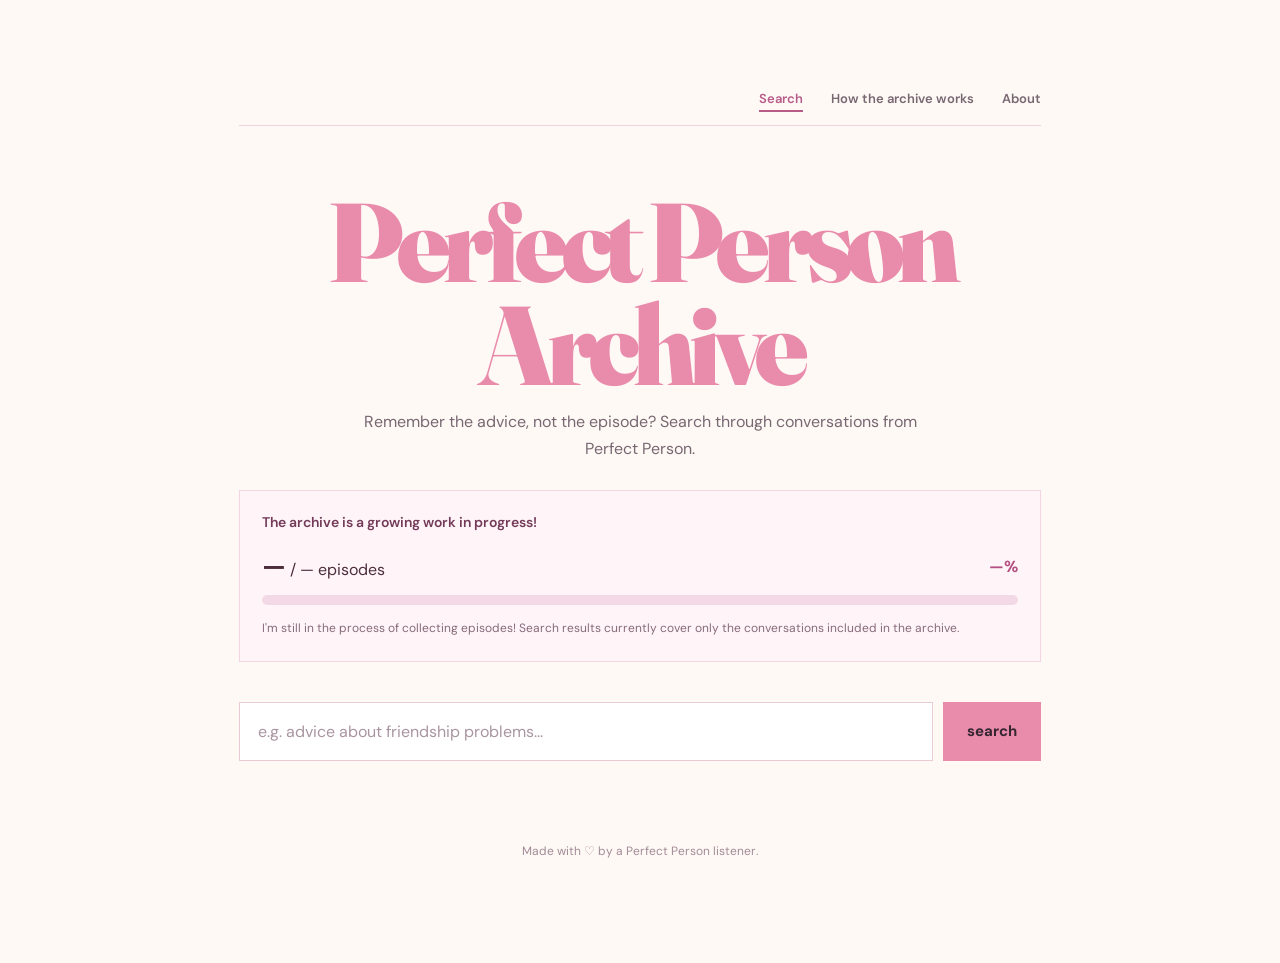
==== frontend/index.html @ e6ea66d5 "prep for deployment" ====
<!DOCTYPE html>
<html lang="en">
<head>
  <meta charset="UTF-8">
  <meta name="viewport" content="width=device-width, initial-scale=1.0">


<link rel="preconnect" href="https://fonts.googleapis.com">
<link rel="preconnect" href="https://fonts.gstatic.com" crossorigin>

<link href="https://fonts.googleapis.com/css2?family=DM+Sans:wght@400;500;600;700&family=Fraunces:opsz,wght,SOFT,WONK@9..144,700,50,1;9..144,900,50,1&display=swap" rel="stylesheet">


  <title>Perfect Person Archive</title>

  <!-- Connect CSS -->
  <link rel="stylesheet" href="style.css">

</head>

<body>
  <main class="container">

    <header>

    <!-- Site navigation -->
    <nav class="site-nav" aria-label="Main navigation">
      <a class="site-logo" href="index.html">
      </a>

      <div class="nav-links">
        <a href="index.html" aria-current="page">Search</a>
        <a href="how-it-works.html">How the archive works</a>
        <a href="about.html">About</a>
      </div>
    </nav>
      <h1>
        Perfect Person <span>Archive</span>
      </h1>

      <p>
        Remember the advice, not the episode?
        Search through conversations from Perfect Person.
      </p>

    </header>


<section class="archive-progress">
  <div class="progress-heading">
    <span>The archive is a growing work in progress!</span>
  </div>

  <div class="progress-numbers">
    <p>
      <strong id="indexed-count">—</strong>
      / <span id="total-count">—</span> episodes
    </p>
    <span id="progress-percentage">—%</span>
  </div>

  <div
    class="progress-track"
    role="progressbar"
    aria-label="Episodes indexed"
    aria-valuemin="0"
    aria-valuemax="100"
    aria-valuenow="0"
    id="archive-progress-bar"
  >
    <div class="progress-fill" id="progress-fill"></div>
  </div>

  <p class="progress-description">
    I'm still in the process of collecting episodes! Search results currently
    cover only the conversations included in the archive.
  </p>
</section>


    <!-- Search interface -->
    <form id="search-form">
      <input
        id="search-input"
        type="search"
        placeholder="e.g. advice about friendship problems..."
        aria-label="Search podcast advice"
        required
      >

      <button type="submit">
        search
      </button>
    </form>

    <!-- Search results appear here -->
    <section
      id="results"
      aria-live="polite"
      aria-label="Search results"
    ></section>

    <footer>
      <p>
        Made with ♡ by a Perfect Person listener.
      </p>
    </footer>

  </main>

  <!-- Connect our JavaScript -->
  <script src="script.js"></script>
</body>
</html>
---- frontend/style.css ----
/* ==================================
   PERFECT PERSON ARCHIVE
   ================================== */

:root {
  --pink: #e98bab;
  --pink-dark: #b75b88;
  --dark: #352630;
  --cream: #fff9f6;
  --muted: #776771;
  --border: #efd3df;
}

* {
  box-sizing: border-box;
}

body {
  margin: 0;
  background: var(--cream);
  color: var(--dark);
  font-family: "DM Sans", Arial, sans-serif;
  -webkit-font-smoothing: antialiased;
}

/* ==================================
   MAIN LAYOUT
   ================================== */

.container {
  max-width: 850px;
  margin: 0 auto;
  padding: 90px 24px;
}

/* ==================================
   HEADER & TYPOGRAPHY
   ================================== */

header {
  text-align: center;
}

.eyebrow {
  color: #ae6581;
  font-size: 11px;
  font-weight: 700;
  letter-spacing: 0.18em;
  text-transform: uppercase;
}

/* Retro-inspired podcast title */
h1 {
  font-family: "Fraunces", Georgia, serif;
  font-size: clamp(64px, 10vw, 112px);
  font-weight: 900;
  letter-spacing: -0.065em;
  line-height: 0.92;
  margin: 24px 0 12px;
  color: var(--pink);
}

h1 span {
  color: var(--pink);
}

/* Small subtitle beneath the main title */
.archive-subtitle {
  font-family: "DM Sans", sans-serif;
  font-size: 13px;
  font-weight: 700;
  letter-spacing: 0.35em;
  text-transform: uppercase;
  color: var(--dark);
  margin: 18px 0 24px;
}

header p {
  max-width: 570px;
  margin: 0 auto;
  line-height: 1.7;
  color: var(--muted);
  font-size: 16px;
}

/* ==================================
   SEARCH BAR
   ================================== */

form {
  display: flex;
  gap: 10px;
  margin-top: 40px;
}

input {
  flex: 1;
  min-width: 0;
  padding: 18px;
  border: 1px solid #e9cbd5;
  border-radius: 12px;
  font-family: inherit;
  font-size: 16px;
  background: white;
  color: var(--dark);
}

input::placeholder {
  color: #a995a0;
}

input:focus {
  outline: 2px solid var(--pink);
  outline-offset: 2px;
}

button {
  background: var(--pink);
  color: var(--dark);
  border: 0;
  border-radius: 12px;
  padding: 16px 24px;
  font-family: inherit;
  font-size: 15px;
  font-weight: 700;
  cursor: pointer;
  transition: background 0.2s ease;
}

button:hover {
  background: #df7298;
}

/* ==================================
   SEARCH RESULTS
   ================================== */

#results {
  margin-top: 40px;
}

/* Result cards */

.result-card {
  background: #fffafc;
  border: 1px solid var(--border);
  border-radius: 18px;
  padding: 24px;
  margin-bottom: 16px;
  transition: border-color 0.2s ease;
}

.result-card:hover {
  border-color: #dda8c0;
}

.result-top,
.result-footer {
  display: flex;
  align-items: center;
  justify-content: space-between;
  gap: 12px;
}

.episode-label {
  font-size: 10px;
  font-weight: 700;
  letter-spacing: 0.1em;
  color: var(--pink-dark);
}

.timestamp-badge {
  background: #f8e5ee;
  color: #a64d7a;
  border-radius: 999px;
  padding: 5px 10px;
  font-size: 12px;
  font-weight: 600;
  white-space: nowrap;
}

/* Keep result titles readable */
.result-title {
  font-family: "DM Sans", sans-serif;
  font-size: 18px;
  font-weight: 700;
  letter-spacing: -0.02em;
  line-height: 1.4;
  margin: 14px 0;
}

.result-title a {
  color: var(--dark);
  text-decoration: none;
}

.result-title a:hover {
  color: var(--pink-dark);
  text-decoration: underline;
  text-underline-offset: 3px;
}

.result-preview {
  color: #594753;
  font-size: 14px;
  line-height: 1.75;
  margin: 18px 0;
}

/* Card footer */

.result-footer {
  border-top: 1px solid #f0dce5;
  padding-top: 14px;
  flex-wrap: wrap;
}

.similarity-info {
  display: flex;
  align-items: center;
  gap: 6px;
  color: #9d6480;
  font-size: 12px;
}

.similarity-tooltip {
  position: relative;
  cursor: help;
}

.similarity-tooltip:focus-visible {
  outline: 2px solid var(--pink);
  outline-offset: 3px;
  border-radius: 3px;
}

.tooltip-text {
  display: none;
  position: absolute;
  bottom: 24px;
  left: 0;
  width: 220px;
  background: #4c3442;
  color: white;
  padding: 12px;
  border-radius: 9px;
  font-size: 12px;
  line-height: 1.5;
  z-index: 10;
  box-shadow: 0 4px 12px #0002;
}

.similarity-tooltip:hover .tooltip-text,
.similarity-tooltip:focus .tooltip-text {
  display: block;
}

.listen-link {
  color: var(--pink-dark);
  font-size: 13px;
  font-weight: 700;
  text-decoration: none;
}

.listen-link:hover {
  text-decoration: underline;
  text-underline-offset: 3px;
}

/* ==================================
   ARCHIVE PROGRESS INDICATOR
   ================================== */

.archive-progress {
  background: #fff5f9;
  border: 1px solid #f2d6e3;
  border-radius: 18px;
  padding: 22px;
  margin: 28px 0;
}

.progress-heading,
.progress-numbers {
  display: flex;
  align-items: center;
  justify-content: space-between;
  gap: 12px;
}

.progress-heading {
  color: #743b59;
  font-size: 14px;
  font-weight: 600;
}

.progress-status {
  color: #a14f79;
  font-size: 10px;
  font-weight: 700;
  letter-spacing: 0.1em;
}

.progress-numbers {
  margin-top: 18px;
  margin-bottom: 12px;
  color: #4c2d3c;
}

.progress-numbers p {
  margin: 0;
}

.progress-numbers strong {
  font-size: 26px;
  font-weight: 700;
}

#progress-percentage {
  color: #b44f81;
  font-weight: 700;
}

.progress-track {
  height: 10px;
  background: #f2d9e5;
  border-radius: 999px;
  overflow: hidden;
}

.progress-fill {
  width: 0%;
  height: 100%;
  background: #d46b9d;
  border-radius: 999px;
  transition: width 0.6s ease;
}

.progress-description {
  color: #866a79;
  font-size: 12px;
  line-height: 1.6;
  margin: 14px 0 0;
}

/* ==================================
   FOOTER
   ================================== */

footer {
  text-align: center;
  margin-top: 80px;
  color: #a18b96;
  font-size: 12px;
  line-height: 1.7;
}

/* ==================================
   RESPONSIVE DESIGN
   ================================== */

@media (max-width: 600px) {
  .container {
    padding: 60px 20px;
  }

  h1 {
    font-size: clamp(48px, 13vw, 76px);
    letter-spacing: -0.06em;
  }

  .archive-subtitle {
    font-size: 11px;
    letter-spacing: 0.25em;
  }

  header p {
    font-size: 15px;
  }

  form {
    flex-direction: column;
  }

  .result-card {
    padding: 18px;
  }

  .result-footer {
    align-items: flex-start;
    flex-direction: column;
  }

  .archive-progress {
    padding: 18px;
  }

  .progress-status {
    font-size: 9px;
  }
}


/* ==================================
   HOW I BUILT THIS PAGE
   ================================== */

.explainer-page {
  max-width: 800px;
}

.explainer-nav {
  display: flex;
  justify-content: space-between;
  align-items: center;
  gap: 16px;
  margin-bottom: 80px;
  font-size: 12px;
  font-weight: 700;
  letter-spacing: 0.08em;
  color: #a75a7e;
}

.explainer-nav a,
.explainer-page footer a {
  color: #a75a7e;
  text-decoration: none;
}

.explainer-nav a:hover,
.explainer-page footer a:hover {
  text-decoration: underline;
}

.explainer-header {
  text-align: left;
  margin-bottom: 80px;
}

.explainer-header h1 {
  font-size: clamp(48px, 8vw, 86px);
  line-height: 1.05;
  margin: 20px 0 24px;
}

.explainer-header p {
  margin: 0;
  max-width: 620px;
}

.explainer-section {
  padding: 36px 0;
  border-top: 1px solid #efd3df;
}

.explainer-section h2 {
  font-family: "Fraunces", Georgia, serif;
  font-size: clamp(26px, 4vw, 36px);
  font-weight: 900;
  letter-spacing: -0.035em;
  color: #b75b88;
  margin: 0 0 22px;
}

.explainer-section > p {
  color: #594753;
  font-size: 16px;
  line-height: 1.85;
  margin: 0 0 18px;
}

.explainer-note,
.explainer-example {
  background: #fff0f6;
  border: 1px solid #efd3df;
  border-radius: 14px;
  padding: 22px;
  margin: 24px 0;
  color: #68475a;
  line-height: 1.7;
}

.explainer-example strong {
  color: #a64d7a;
}

.explainer-example p {
  margin: 8px 0 0;
}

.explainer-page footer a {
  display: inline-block;
  margin-top: 12px;
}

@media (max-width: 600px) {
  .explainer-nav {
    margin-bottom: 50px;
    flex-wrap: wrap;
  }

  .explainer-header {
    margin-bottom: 50px;
  }

  .explainer-section {
    padding: 28px 0;
  }
}

.about-link {
  display: inline-block;
  margin-top: 24px;
  color: #b75b88;
  font-size: 14px;
  font-weight: 700;
  text-decoration: none;
}

.about-link:hover {
  text-decoration: underline;
  text-underline-offset: 3px;
}


/* Shared navigation across all three pages */

.site-nav {
  display: flex;
  align-items: center;
  justify-content: space-between;
  gap: 24px;
  padding-bottom: 18px;
  margin-bottom: 64px;
  border-bottom: 1px solid #efd3df;
}

.site-logo {
  display: inline-flex;
  align-items: center;
  gap: 8px;
  color: #49323e;
  font-size: 12px;
  font-weight: 700;
  letter-spacing: 0.06em;
  text-decoration: none;
  white-space: nowrap;
}

.site-logo span {
  color: #b75b88;
  font-size: 20px;
}

.nav-links {
  display: flex;
  align-items: center;
  gap: 28px;
}

.nav-links a {
  color: #776771;
  font-family: "DM Sans", sans-serif;
  font-size: 13px;
  font-weight: 600;
  text-decoration: none;
  white-space: nowrap;
}

.nav-links a:hover,
.nav-links a[aria-current="page"] {
  color: #b75b88;
}

.nav-links a[aria-current="page"] {
  text-decoration: underline;
  text-underline-offset: 7px;
  text-decoration-thickness: 2px;
}

@media (max-width: 600px) {
  .site-nav {
    flex-direction: column;
    gap: 16px;
    margin-bottom: 44px;
  }

  .nav-links {
    justify-content: center;
    flex-wrap: wrap;
    gap: 20px;
  }

  .nav-links a {
    font-size: 12px;
  }
}

/* Sharp corners throughout the website */
.result-card,
.archive-progress,
.explainer-note,
.explainer-example,
input,
button {
  border-radius: 0;
}
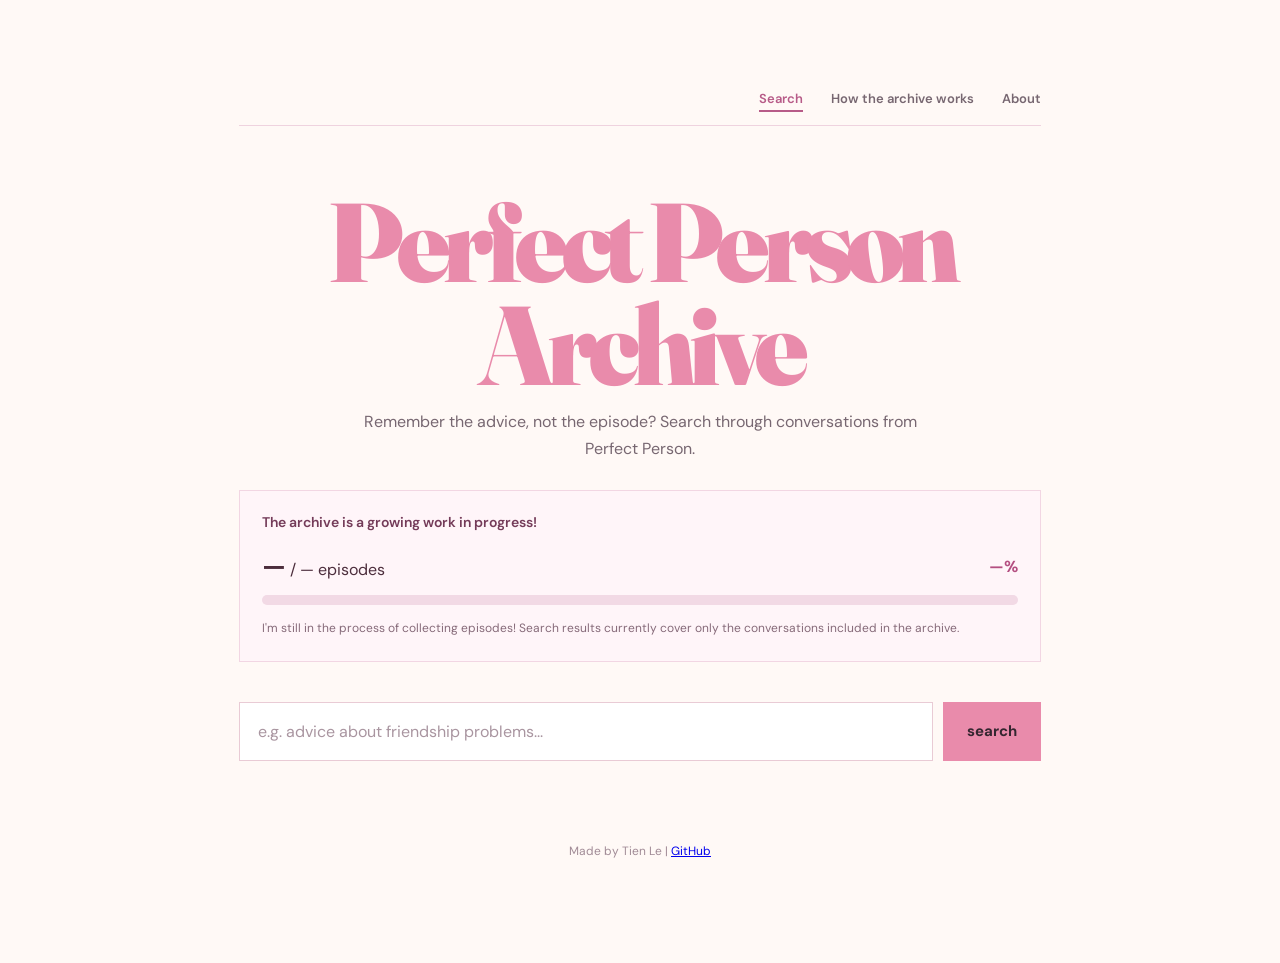
==== commit 1851cb49: "search animation and footer" ====
--- a/frontend/index.html
+++ b/frontend/index.html
@@ -28,7 +28,6 @@
     <nav class="site-nav" aria-label="Main navigation">
       <a class="site-logo" href="index.html">
       </a>
-
       <div class="nav-links">
         <a href="index.html" aria-current="page">Search</a>
         <a href="how-it-works.html">How the archive works</a>
@@ -102,9 +101,18 @@
     ></section>
 
     <footer>
-      <p>
-        Made with ♡ by a Perfect Person listener.
-      </p>
+   <p>
+    Made by Tien Le
+    <span aria-hidden="true"> | </span>
+    <a
+      href="https://github.com/tientle/perfect-person-archive"
+      target="_blank"
+      rel="noopener noreferrer"
+    >
+      GitHub
+    </a>
+  </p>
+  <p>
     </footer>
 
   </main>
--- a/frontend/style.css
+++ b/frontend/style.css
@@ -604,4 +604,52 @@
 input,
 button {
   border-radius: 0;
-}+}
+
+
+/* Search loading state */
+
+.search-loading {
+  display: flex;
+  align-items: center;
+  justify-content: center;
+  gap: 16px;
+  padding: 36px 20px;
+  border: 1px solid #efd3df;
+  background: #fff5f9;
+}
+
+.loading-spinner {
+  width: 30px;
+  height: 30px;
+  flex-shrink: 0;
+  border: 3px solid #f1d5e1;
+  border-top-color: #d46b9d;
+  border-radius: 50%;
+  animation: archive-spin 0.85s linear infinite;
+}
+
+.loading-title {
+  margin: 0 0 4px;
+  color: #743b59;
+  font-size: 14px;
+  font-weight: 700;
+}
+
+.loading-subtitle {
+  margin: 0;
+  color: #866a79;
+  font-size: 12px;
+}
+
+@keyframes archive-spin {
+  to {
+    transform: rotate(360deg);
+  }
+}
+
+@media (prefers-reduced-motion: reduce) {
+  .loading-spinner {
+    animation: none;
+  }
+}
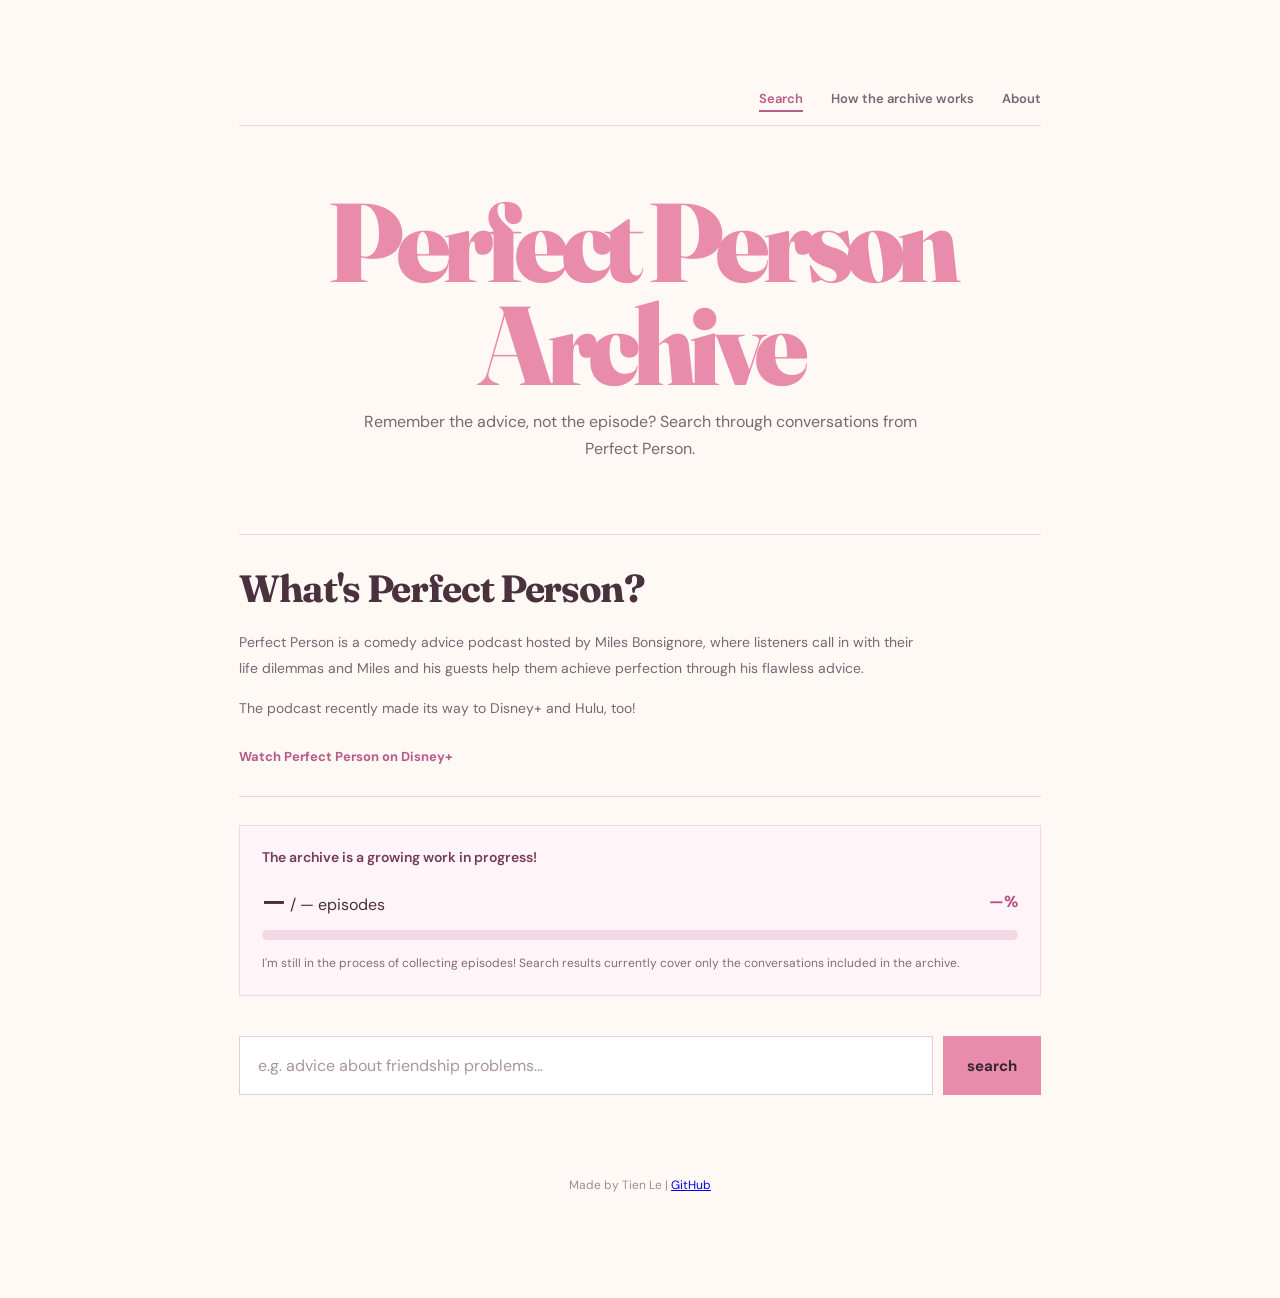
==== commit 63568c4b: "add podcast context" ====
--- a/frontend/index.html
+++ b/frontend/index.html
@@ -42,8 +42,28 @@
         Remember the advice, not the episode?
         Search through conversations from Perfect Person.
       </p>
+    </header>
 
-    </header>
+<section class="podcast-about" aria-labelledby="podcast-about-title">
+  <h2 id="podcast-about-title">What's Perfect Person?</h2>
+  <p>
+    Perfect Person is a comedy advice podcast hosted by Miles
+    Bonsignore, where listeners call in with their life dilemmas and Miles and his guests help them achieve perfection through his flawless advice.
+  </p>
+
+  <p>
+    The podcast recently made its way to Disney+ and Hulu, too!
+  </p>
+
+  <a
+    href="https://www.disneyplus.com/browse/entity-63cc055c-4c41-479e-a0f4-acc0de1972b9"
+    target="_blank"
+    rel="noopener noreferrer"
+    class="podcast-about-link"
+  >
+    Watch Perfect Person on Disney+ 
+  </a>
+</section>
 
 
 <section class="archive-progress">
--- a/frontend/style.css
+++ b/frontend/style.css
@@ -653,3 +653,51 @@
     animation: none;
   }
 }
+
+
+/* About the podcast */
+
+.podcast-about {
+  margin-top: 72px;
+  padding: 30px 0;
+  border-top: 1px solid #efd3df;
+  border-bottom: 1px solid #efd3df;
+}
+
+.podcast-about-label {
+  margin: 0 0 12px;
+  color: #b75b88;
+  font-size: 11px;
+  font-weight: 700;
+  letter-spacing: 0.12em;
+}
+
+.podcast-about h2 {
+  margin: 0 0 18px;
+  color: #49323e;
+  font-family: "Fraunces", Georgia, serif;
+  font-size: clamp(26px, 4vw, 38px);
+  font-weight: 700;
+  letter-spacing: -0.035em;
+}
+
+.podcast-about p:not(.podcast-about-label) {
+  max-width: 680px;
+  color: #776771;
+  font-size: 14px;
+  line-height: 1.85;
+}
+
+.podcast-about-link {
+  display: inline-block;
+  margin-top: 12px;
+  color: #b75b88;
+  font-size: 13px;
+  font-weight: 700;
+  text-decoration: none;
+}
+
+.podcast-about-link:hover {
+  text-decoration: underline;
+  text-underline-offset: 4px;
+}
